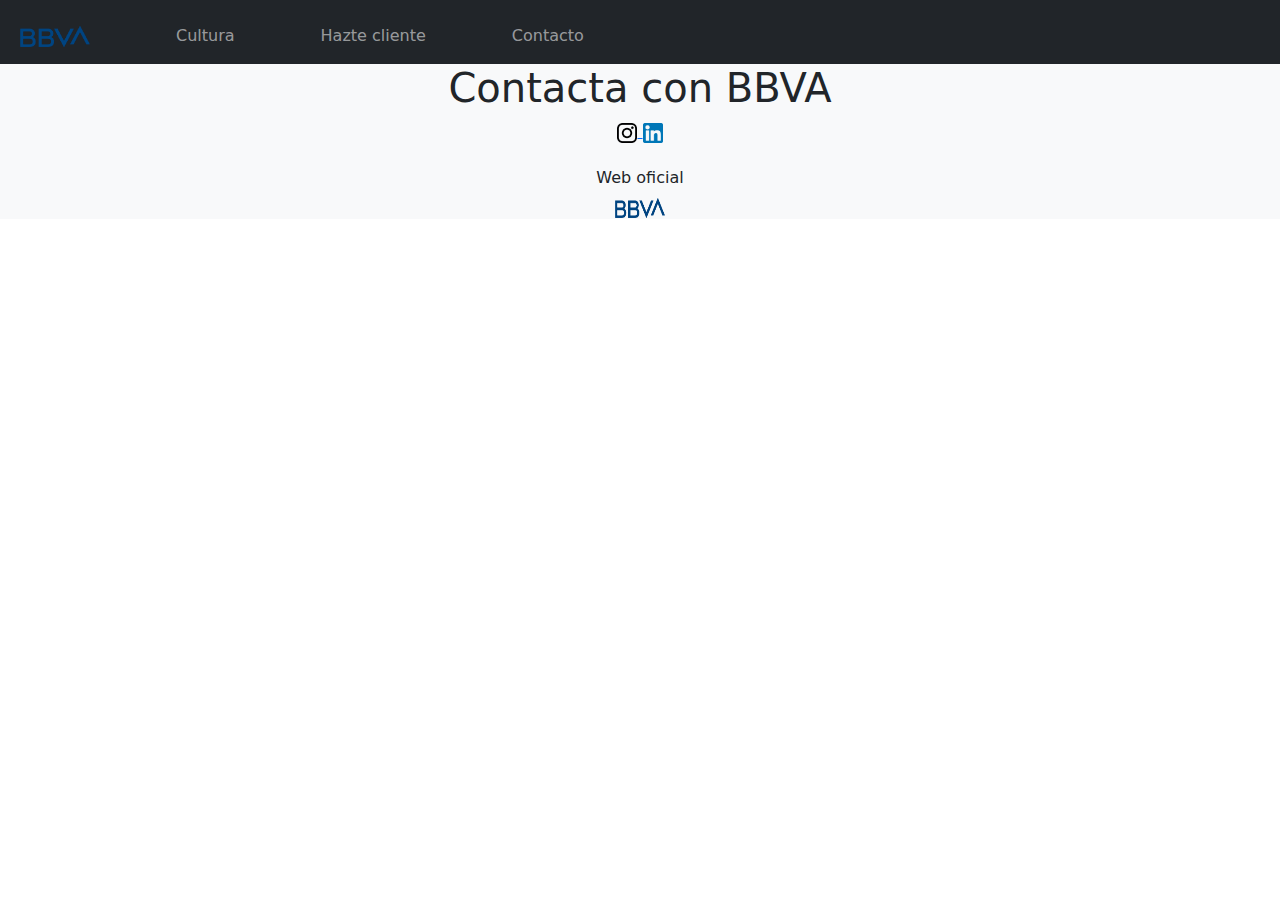
==== cuentacero.html @ 255f8f2b "commit 2 --> falta cuenta cero y cuenta metas" ====
<!DOCTYPE html>
<html lang="en">
    <head>
        <title>Cuenta Cero</title>
        <meta charset="utf-8">
        <meta name="viewport" content="width=device-width, initial-scale=1">
        <link href="https://www.flaticon.com/free-icons/refer" title="refer icons">
        <link href="https://cdn.jsdelivr.net/npm/bootstrap@5.1.3/dist/css/bootstrap.min.css" rel="stylesheet">
        <script src="https://cdn.jsdelivr.net/npm/bootstrap@5.1.3/dist/js/bootstrap.bundle.min.js"></script>
    </head>
    <body>
        <nav class="navbar navbar-expand-sm bg-dark navbar-dark pt-3">
            <div class="container-fluid">
                <ul class="navbar-nav">
                    <li class="nav-item">
                        <a class="nav-link" href="index.html">
                            <img src="images/bbvalogo.png" alt="Dispute Bills" style="width:70px;">
                        </a>
                    </li>
                    <li class="nav-item" style="margin-left:70px">
                        <a class="nav-link" href="cultura.html">Cultura</a>
                    </li>
                    <li class="nav-item" style="margin-left:70px">
                        <a class="nav-link" href="perfilescuenta.html">Hazte cliente</a>
                    </li>
                    <li class="nav-item" style="margin-left:70px">
                        <a class="nav-link" href="contacto.html">Contacto</a>
                    </li>
                </ul>
            </div>
        </nav>
        <div>

        </div>
        <footer class="text-center bg-light">
            <section>
                <h3 class="display-6">Contacta con BBVA</h3>
            </section>
            <section>
                <a href="https://www.instagram.com/bbva/?hl=es">
                    <img width="20" height="20" src="images/logotipo-de-instagram.png">
                </a>
                <a href="https://www.linkedin.com/company/bbva/?originalSubdomain=es">
                    <img width="20" height="20" src="images/linkedin.png">
                </a>
            </section>
            <section>
                <br>
                <h6>Web oficial</h6>
            </section>
            <section>
                <a href="https://www.bbva.es/personas.html">
                    <img width="50" height="20" src="images/bbvalogo.png">
                </a>
            </section>
        </footer>
    </body>
</html>
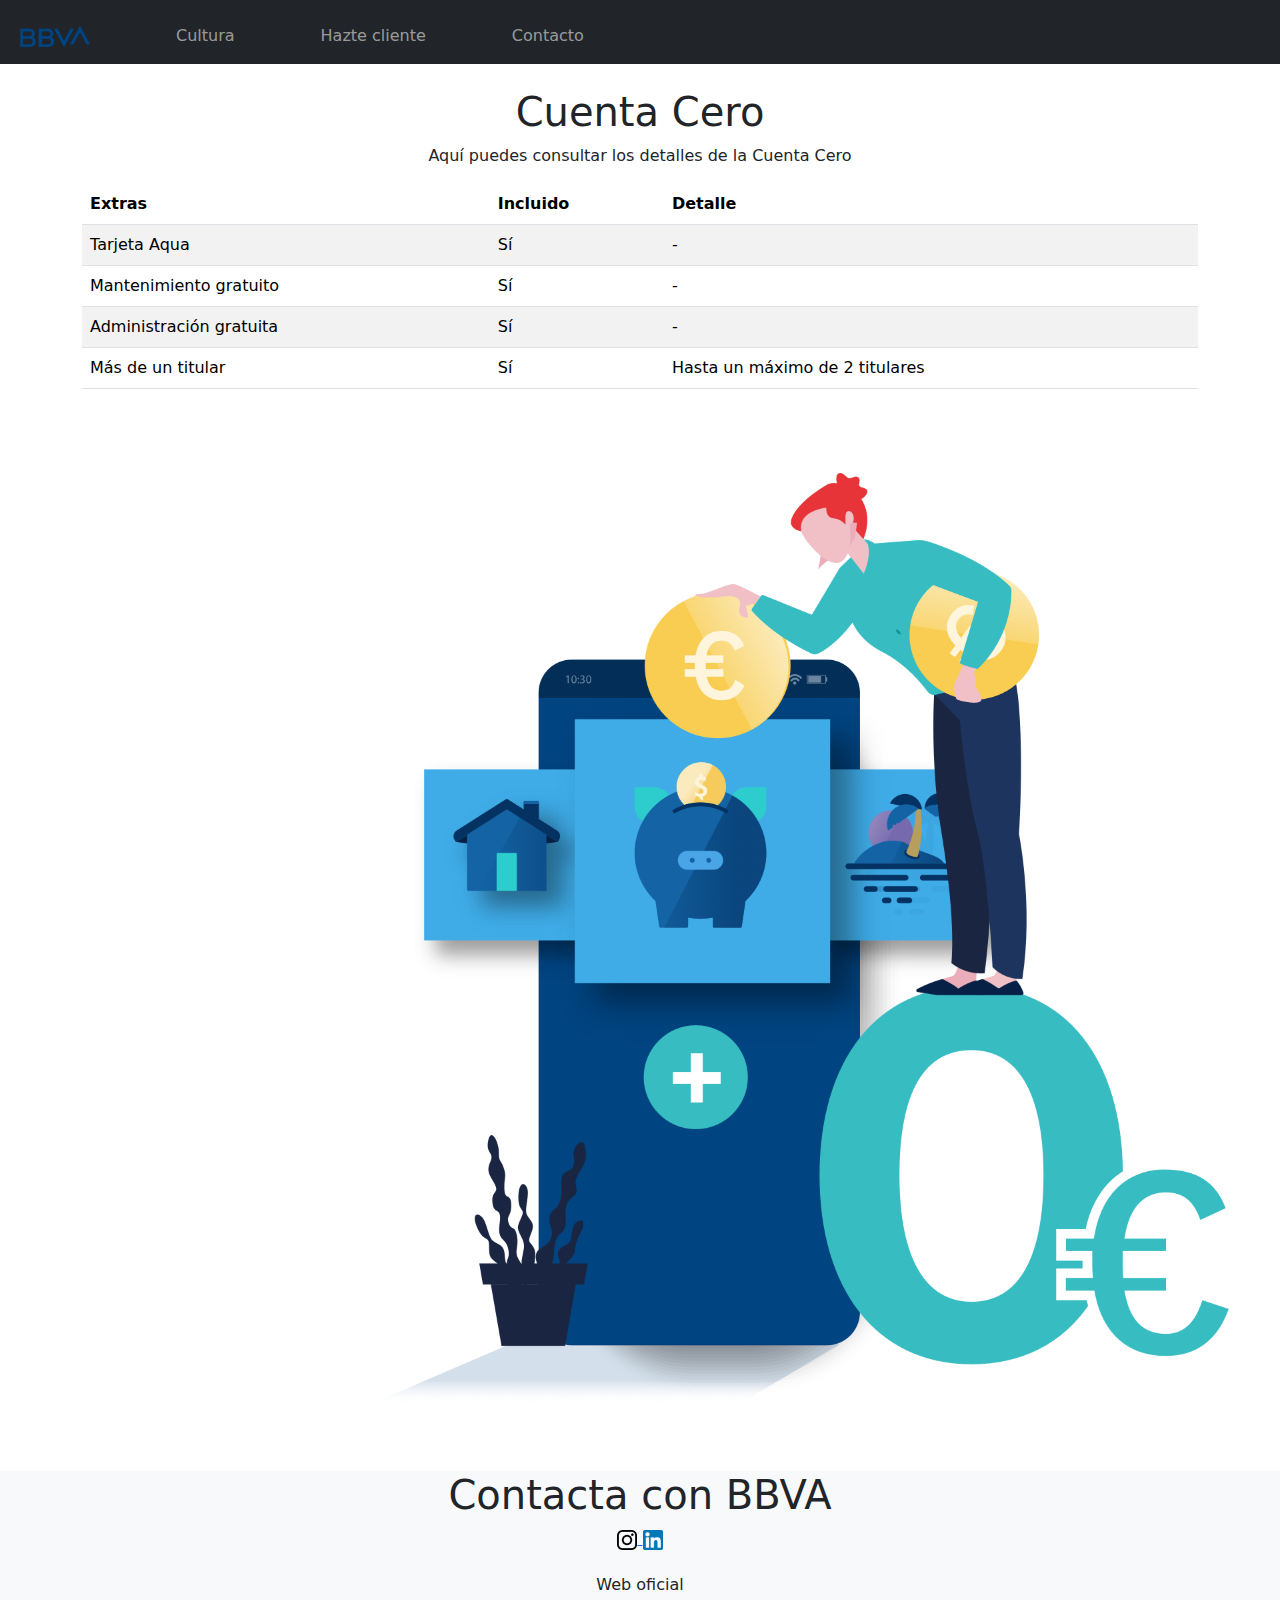
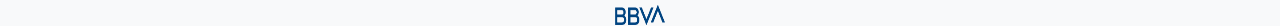
==== commit e0da32ae: "commit 4" ====
--- a/cuentacero.html
+++ b/cuentacero.html
@@ -29,8 +29,45 @@
                 </ul>
             </div>
         </nav>
-        <div>
+        <br>
+        <h1 align="center">Cuenta Cero</h1>
+        <p align="center">Aquí puedes consultar los detalles de la Cuenta Cero</p>
+        <div class="container mt-3">
+            <table class="table table-striped">
+                <thead>
+                <tr>
+                    <th>Extras</th>
+                    <th>Incluido</th>
+                    <th>Detalle</th>
+                </tr>
+                </thead>
+                <tbody>
+                <tr>
+                    <td>Tarjeta Aqua</td>
+                    <td>Sí</td>
+                    <td>-</td>
+                </tr>
+                <tr>
+                    <td>Mantenimiento gratuito</td>
+                    <td>Sí</td>
+                    <td>-</td>
+                </tr>
+                <tr>
+                    <td>Administración gratuita</td>
+                    <td>Sí</td>
+                    <td>-</td>
+                </tr>
+                <tr>
+                    <td>Más de un titular</td>
+                    <td>Sí</td>
+                    <td>Hasta un máximo de 2 titulares</td>
+                </tr>
+                </tbody>
+            </table>
+        </div>
 
+        <div align="center">
+            <img src="images/cuentametas.png">
         </div>
         <footer class="text-center bg-light">
             <section>
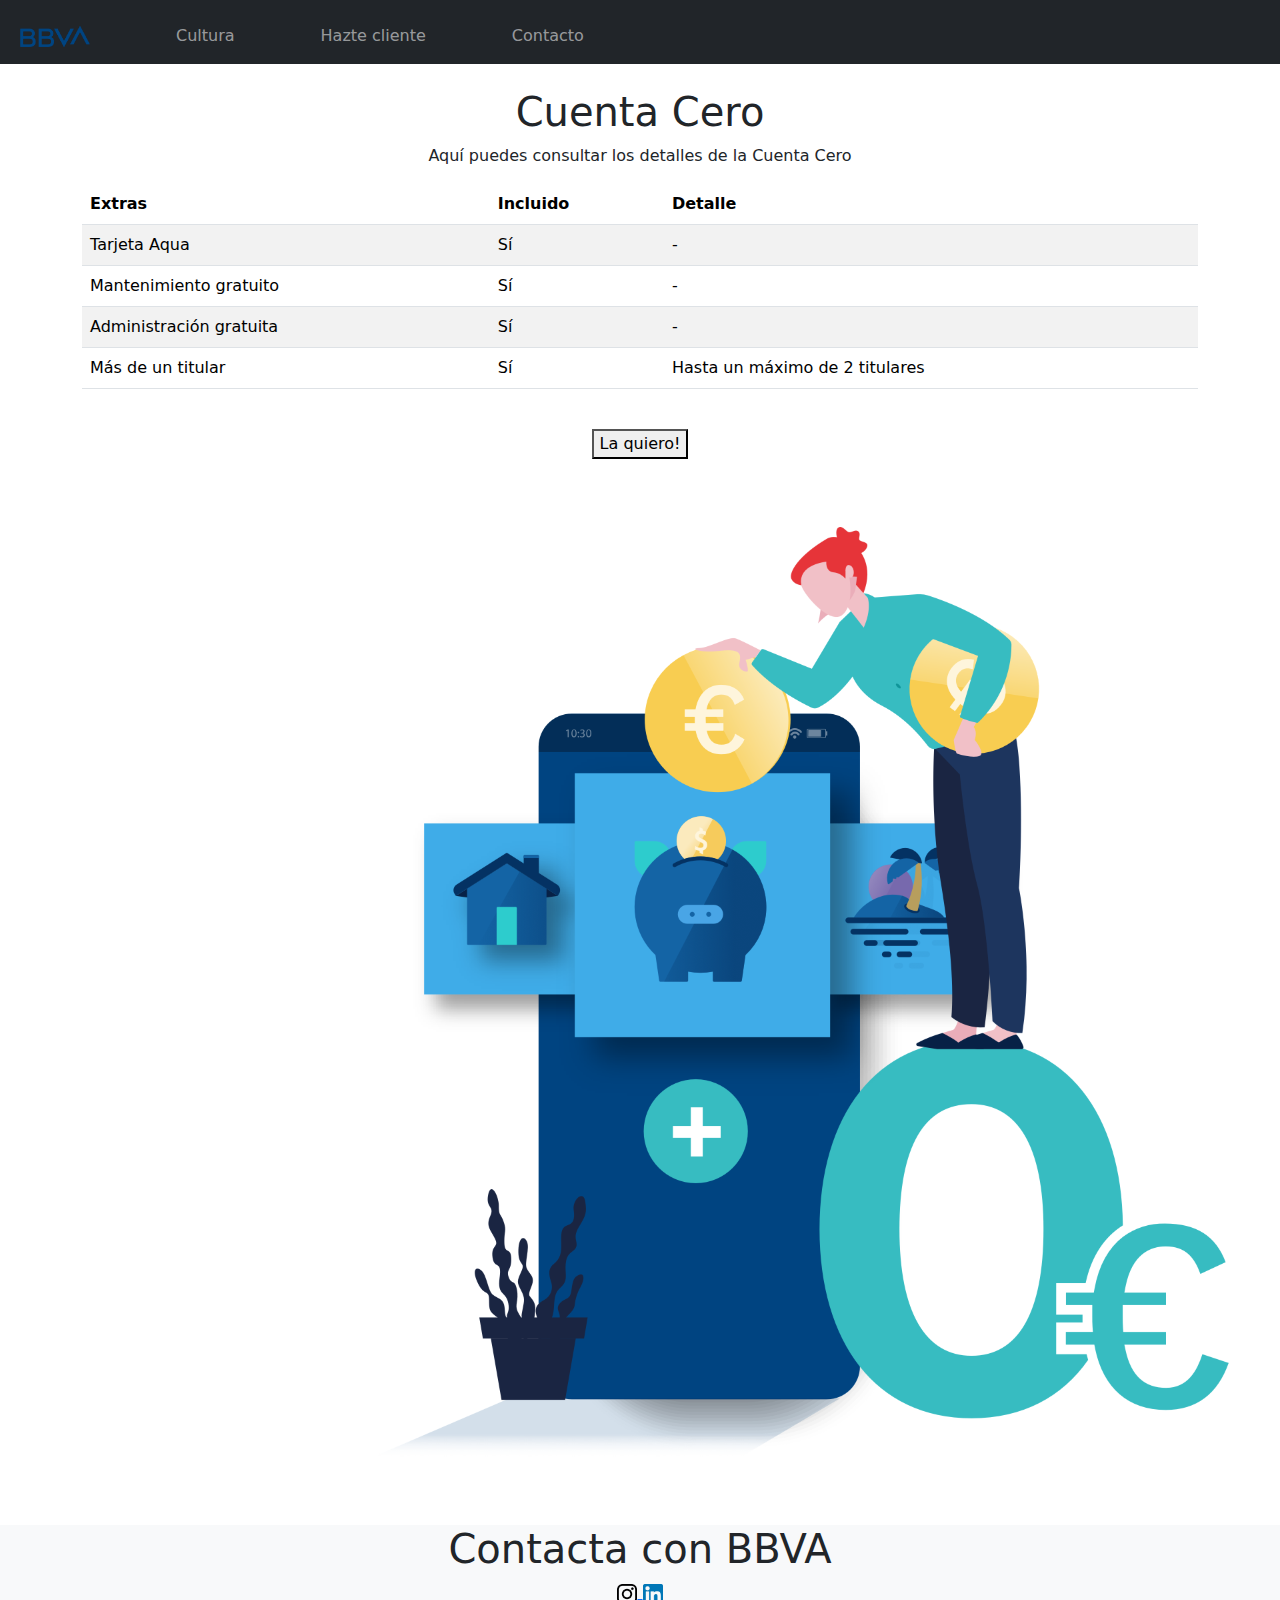
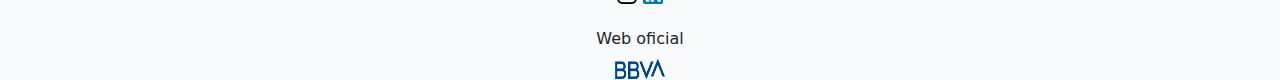
==== commit fbfcb8f3: "commit 6" ====
--- a/cuentacero.html
+++ b/cuentacero.html
@@ -65,8 +65,10 @@
                 </tbody>
             </table>
         </div>
+        <br>
 
         <div align="center">
+            <button class="button" onclick="window.location.href='contacto.html';">La quiero!</button><br>
             <img src="images/cuentametas.png">
         </div>
         <footer class="text-center bg-light">
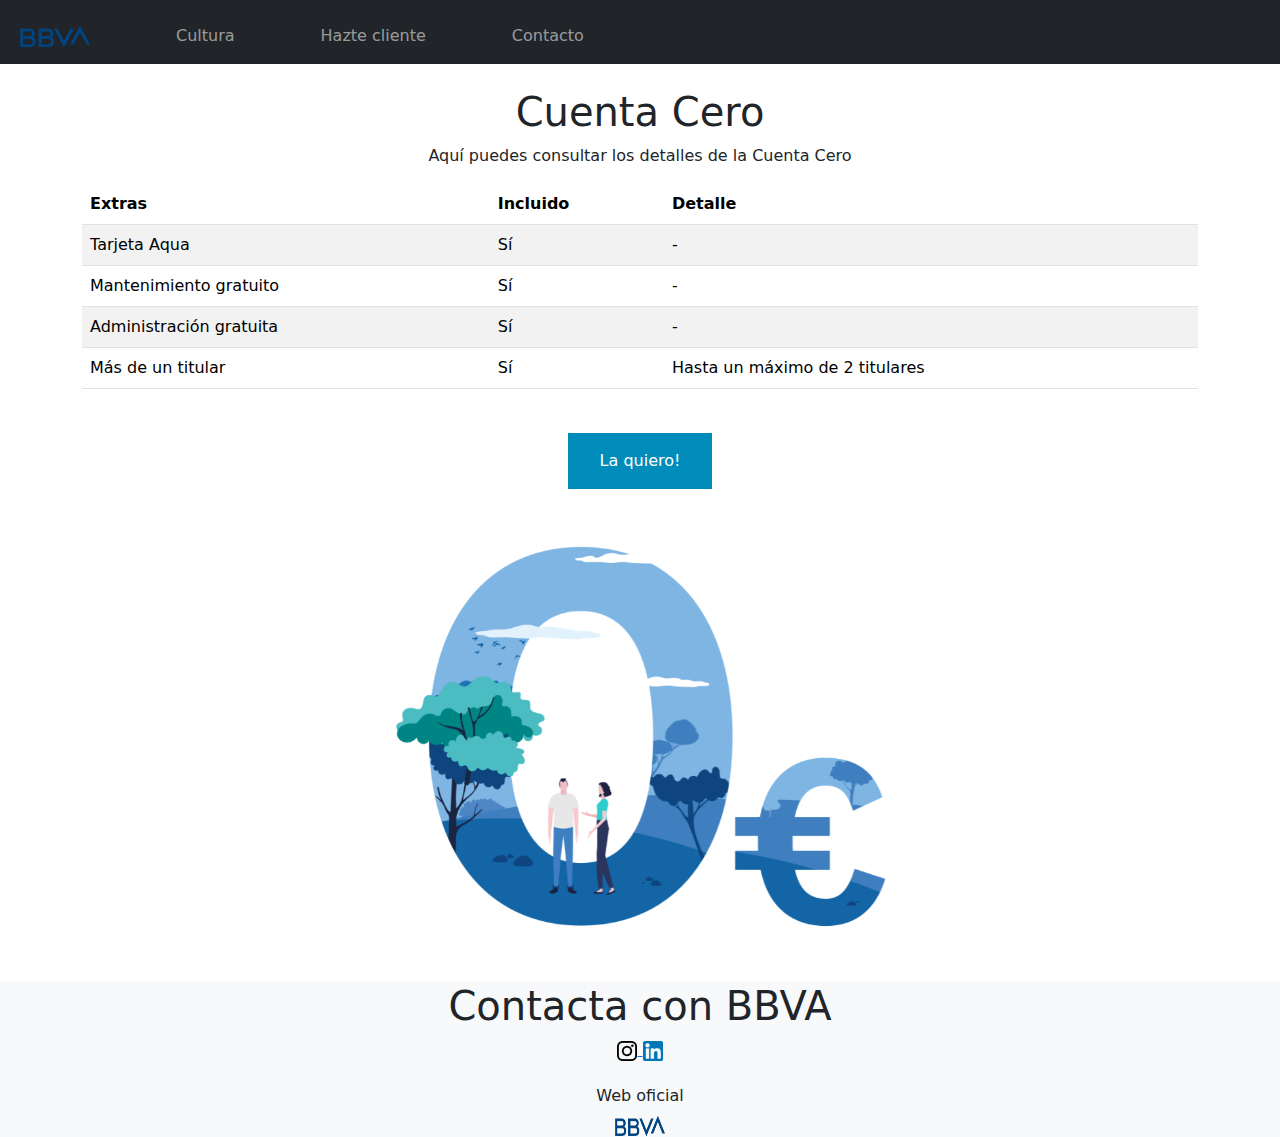
==== commit f2c0b802: "commit 7" ====
--- a/cuentacero.html
+++ b/cuentacero.html
@@ -4,6 +4,7 @@
         <title>Cuenta Cero</title>
         <meta charset="utf-8">
         <meta name="viewport" content="width=device-width, initial-scale=1">
+        <link rel="stylesheet" href="css/mystyle.css">
         <link href="https://www.flaticon.com/free-icons/refer" title="refer icons">
         <link href="https://cdn.jsdelivr.net/npm/bootstrap@5.1.3/dist/css/bootstrap.min.css" rel="stylesheet">
         <script src="https://cdn.jsdelivr.net/npm/bootstrap@5.1.3/dist/js/bootstrap.bundle.min.js"></script>
@@ -69,7 +70,7 @@
 
         <div align="center">
             <button class="button" onclick="window.location.href='contacto.html';">La quiero!</button><br>
-            <img src="images/cuentametas.png">
+            <img src="images/cero.png">
         </div>
         <footer class="text-center bg-light">
             <section>
--- a/css/mystyle.css
+++ b/css/mystyle.css
@@ -0,0 +1,26 @@
+.button {
+              background-color: #008CBA; /* AZUL */
+              border: none;
+              color: white;
+              padding: 16px 32px;
+              text-align: center;
+              text-decoration: none;
+              display: inline-block;
+              font-size: 16px;
+              margin: 4px 2px;
+              transition-duration: 0.4s;
+              cursor: pointer;
+            }
+
+            .button:hover {
+                background-color: white;
+                color: #008CBA;
+            }
+
+            input[type=text] {
+            			width:80%;
+            			padding: 10px 15px;
+            			border:none;
+            			background-color:#DBDDE4;
+            			color:black;
+            		}